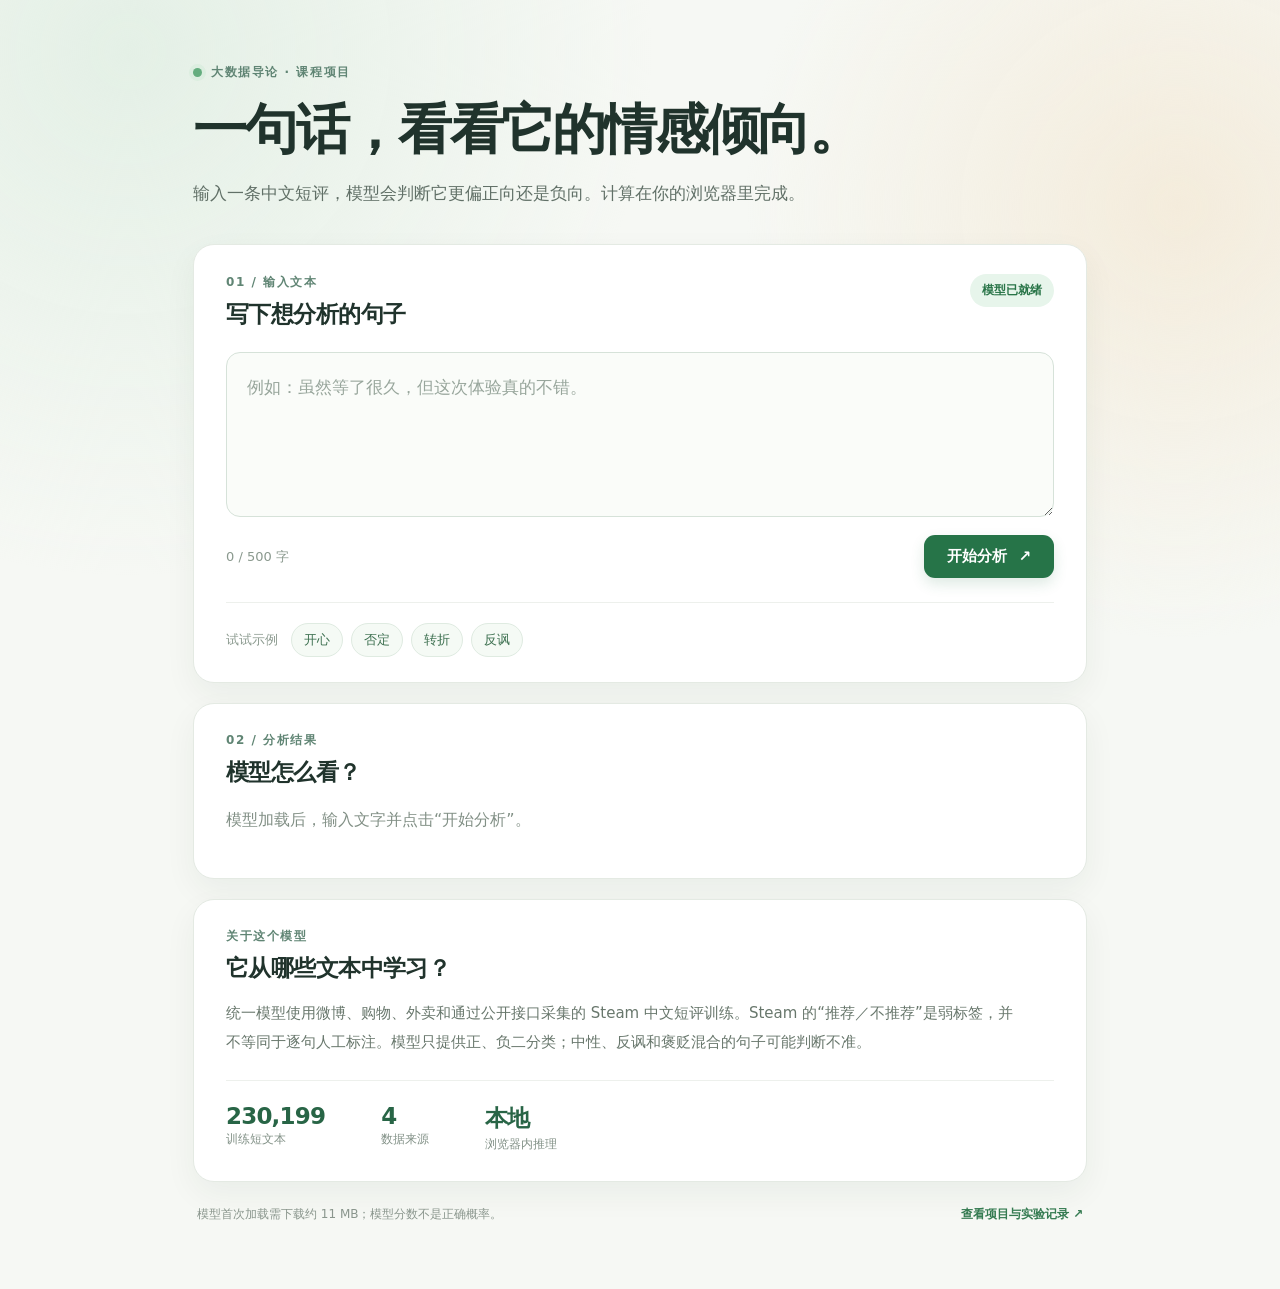
==== docs/index.html @ c8719282 "Publish unified sentiment analyzer as static Pages site" ====
<!doctype html>
<html lang="zh-CN">
<head>
  <meta charset="utf-8">
  <meta name="viewport" content="width=device-width, initial-scale=1">
  <meta name="theme-color" content="#f6f8f4">
  <meta name="description" content="输入中文短评，在浏览器本地体验四来源情感识别模型。">
  <title>中文短文本情感分析器</title>
  <link rel="stylesheet" href="./style.css">
  <script src="./app.js" defer></script>
</head>
<body>
  <main class="shell">
    <header class="header">
      <div class="eyebrow"><span class="eyebrow-dot"></span> 大数据导论 · 课程项目</div>
      <h1>一句话，看看它的情感倾向。</h1>
      <p class="intro">输入一条中文短评，模型会判断它更偏正向还是负向。计算在你的浏览器里完成。</p>
    </header>

    <section class="workspace" aria-labelledby="input-title">
      <div class="section-head">
        <div>
          <div class="step">01 / 输入文本</div>
          <h2 id="input-title">写下想分析的句子</h2>
        </div>
        <span id="load-status" class="status" role="status" aria-live="polite">正在加载模型…</span>
      </div>
      <label class="sr-only" for="text-input">待分析的中文短评</label>
      <textarea id="text-input" maxlength="500" placeholder="例如：虽然等了很久，但这次体验真的不错。"></textarea>
      <div class="input-bottom">
        <span id="char-count">0 / 500 字</span>
        <button id="analyze" type="button" disabled>开始分析 <span aria-hidden="true">↗</span></button>
      </div>
      <div class="examples" aria-label="示例句子">
        <span>试试示例</span>
        <button type="button" data-example="今天终于完成任务，特别开心。">开心</button>
        <button type="button" data-example="我一点也不喜欢这个游戏。">否定</button>
        <button type="button" data-example="游戏是好游戏，但是联机一直掉线。">转折</button>
        <button type="button" data-example="等了三个小时，服务可真好。">反讽</button>
      </div>
    </section>

    <section class="result-panel" aria-labelledby="result-title">
      <div class="step">02 / 分析结果</div>
      <h2 id="result-title">模型怎么看？</h2>
      <div id="result" class="result-placeholder" role="status" aria-live="polite">模型加载后，输入文字并点击“开始分析”。</div>
    </section>

    <section class="details" aria-labelledby="details-title">
      <div class="step">关于这个模型</div>
      <h2 id="details-title">它从哪些文本中学习？</h2>
      <p>统一模型使用微博、购物、外卖和通过公开接口采集的 Steam 中文短评训练。Steam 的“推荐／不推荐”是弱标签，并不等同于逐句人工标注。模型只提供正、负二分类；中性、反讽和褒贬混合的句子可能判断不准。</p>
      <div class="facts">
        <div><strong>230,199</strong><span>训练短文本</span></div>
        <div><strong>4</strong><span>数据来源</span></div>
        <div><strong>本地</strong><span>浏览器内推理</span></div>
      </div>
    </section>

    <footer>
      <span>模型首次加载需下载约 11 MB；模型分数不是正确概率。</span>
      <a href="https://github.com/TheGreatPeter122/sentiment_project" target="_blank" rel="noopener noreferrer">查看项目与实验记录 <span aria-hidden="true">↗</span></a>
    </footer>
  </main>
</body>
</html>
---- docs/style.css ----
:root{color-scheme:light;font-family:Inter,"Microsoft YaHei",system-ui,sans-serif;color:#20332c;background:#f6f8f4}
*{box-sizing:border-box}body{margin:0;background:radial-gradient(circle at 10% 4%,#e4f0e6 0,transparent 31%),radial-gradient(circle at 92% 16%,#f4ecdc 0,transparent 27%),#f6f8f4;min-height:100vh}
.shell{max-width:950px;margin:auto;padding:64px 28px 42px}.header{margin-bottom:36px}.eyebrow,.step{font-size:12px;font-weight:800;letter-spacing:.13em;text-transform:uppercase;color:#608574}.eyebrow{display:flex;align-items:center;gap:9px;margin-bottom:18px}.eyebrow-dot{width:9px;height:9px;border-radius:50%;background:#64ad7e;box-shadow:0 0 0 4px #dceee0}h1{font-size:clamp(34px,5vw,54px);line-height:1.16;letter-spacing:-.05em;margin:0 0 16px;max-width:800px}h2{font-size:23px;letter-spacing:-.025em;margin:8px 0 0}.intro{max-width:620px;font-size:17px;line-height:1.8;color:#617067;margin:0}.workspace,.result-panel,.details{background:#fff;border:1px solid #e4eae3;border-radius:21px;box-shadow:0 12px 32px rgba(27,58,38,.055)}.workspace{padding:29px 32px 25px}.section-head{display:flex;align-items:start;justify-content:space-between;gap:15px;margin-bottom:22px}.status{border-radius:100px;background:#f0f5ed;color:#547a61;font-size:12px;font-weight:700;padding:8px 12px;white-space:nowrap}.status.ready{background:#e7f5eb;color:#287447}.status.error{background:#fff1eb;color:#a34f34}textarea{width:100%;min-height:165px;padding:19px 20px;border:1px solid #d6e2d9;border-radius:14px;background:#fafcf9;resize:vertical;font-family:inherit;font-size:17px;line-height:1.8;color:#243a2e;outline:none;transition:border-color .2s,box-shadow .2s}textarea:focus{border-color:#55a675;box-shadow:0 0 0 4px #e4f3e8}textarea::placeholder{color:#98a69c}.input-bottom{display:flex;align-items:center;justify-content:space-between;margin-top:14px;color:#8a998e;font-size:13px}#analyze{border:0;border-radius:11px;background:#267448;color:white;padding:12px 23px;font-family:inherit;font-size:15px;font-weight:700;cursor:pointer;box-shadow:0 6px 14px #26744827}#analyze:hover:not(:disabled){background:#195d37}#analyze:disabled{background:#aac6b4;cursor:wait;box-shadow:none}#analyze span{padding-left:6px}.examples{display:flex;flex-wrap:wrap;gap:8px;align-items:center;border-top:1px solid #edf0ec;margin-top:24px;padding-top:20px;font-size:13px;color:#8b9a8f}.examples span{margin-right:5px}.examples button{border:1px solid #dfebe1;background:#f5faf5;color:#3d7050;border-radius:100px;padding:7px 12px;cursor:pointer;font:inherit}.examples button:hover{background:#e8f4ea}.result-panel{padding:28px 32px;margin-top:20px;min-height:176px}.result-placeholder{color:#829086;margin-top:22px}.result-card{display:flex;justify-content:space-between;align-items:center;gap:18px;margin-top:19px;border-radius:13px;padding:22px;background:#eef8f0}.result-card.negative{background:#fff4ee}.result-label{font-size:29px;line-height:1.3;font-weight:800}.result-card.positive .result-label{color:#206f42}.result-card.negative .result-label{color:#a05234}.result-detail{font-size:13px;line-height:1.6;color:#6c796e;margin-top:6px}.score{font:700 15px ui-monospace,Consolas,monospace;color:#62766a;white-space:nowrap}.details{padding:28px 32px;margin-top:20px}.details p{font-size:15px;line-height:1.9;color:#68776c;max-width:800px}.facts{display:flex;gap:56px;border-top:1px solid #edf0ec;padding-top:22px;margin-top:24px}.facts div{display:flex;flex-direction:column;gap:2px}.facts strong{font-size:23px;letter-spacing:-.035em;color:#286546}.facts span{font-size:12px;color:#829187}footer{display:flex;justify-content:space-between;gap:18px;flex-wrap:wrap;padding:24px 4px;font-size:12px;color:#8a968d}footer a{color:#357b51;text-decoration:none;font-weight:700}footer a:hover{text-decoration:underline}.sr-only{position:absolute;width:1px;height:1px;padding:0;margin:-1px;overflow:hidden;clip:rect(0,0,0,0);white-space:nowrap;border:0}
@media(max-width:660px){.shell{padding:37px 16px}.workspace,.result-panel,.details{padding:23px 20px;border-radius:17px}.section-head{flex-direction:column}.facts{gap:25px;flex-wrap:wrap}.result-card{align-items:flex-start;flex-direction:column}h1{letter-spacing:-.04em}}
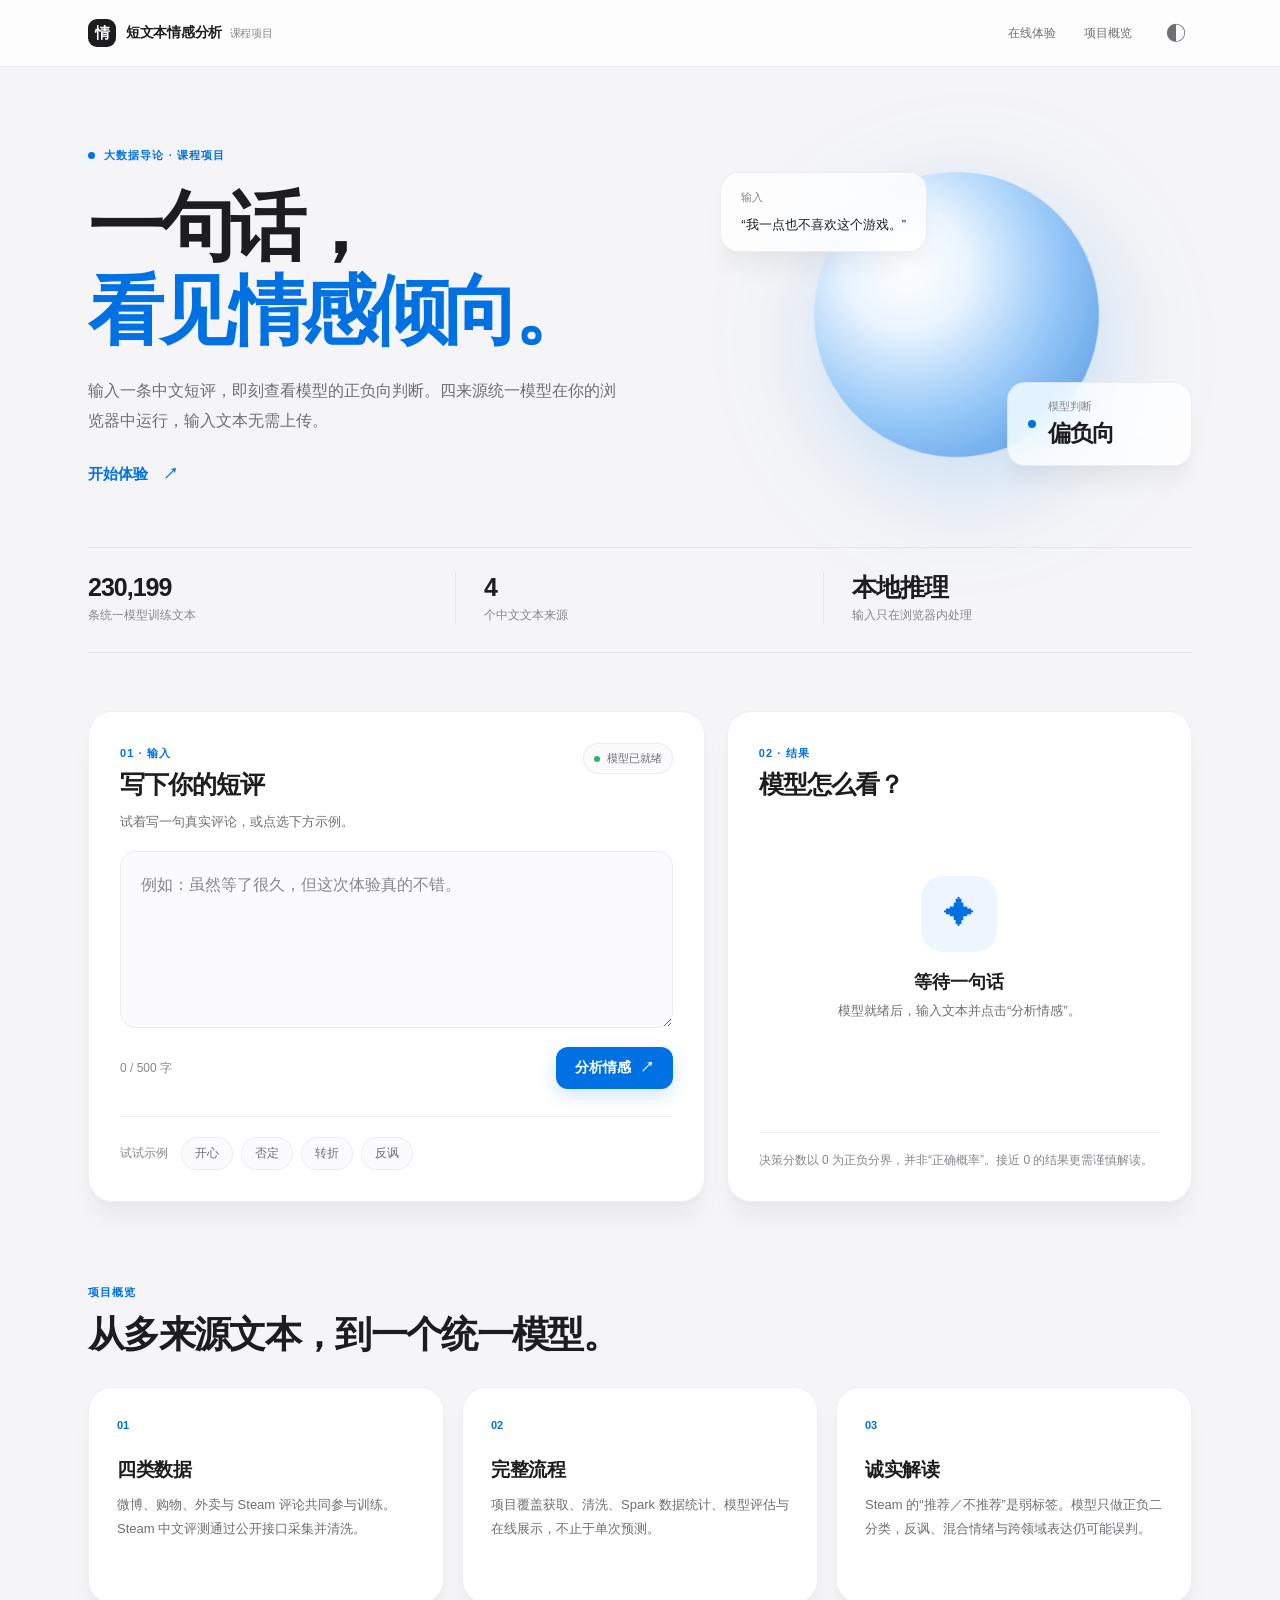
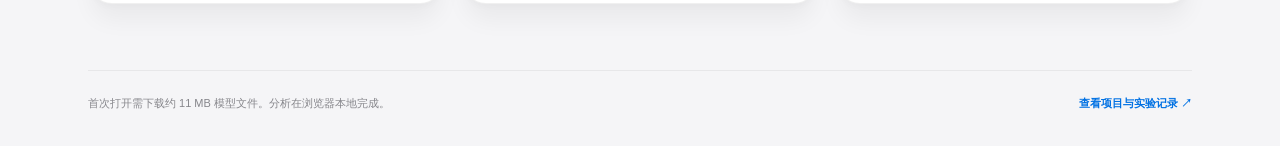
==== commit 5a41c0e3: "Redesign sentiment analyzer page" ====
--- a/docs/index.html
+++ b/docs/index.html
@@ -3,62 +3,98 @@
 <head>
   <meta charset="utf-8">
   <meta name="viewport" content="width=device-width, initial-scale=1">
-  <meta name="theme-color" content="#f6f8f4">
-  <meta name="description" content="输入中文短评，在浏览器本地体验四来源情感识别模型。">
-  <title>中文短文本情感分析器</title>
+  <meta name="theme-color" content="#f5f5f7">
+  <meta name="description" content="现场输入中文短评，在浏览器本地体验四来源统一情感识别模型。">
+  <title>中文短文本情感分析器 · 大数据导论</title>
+  <link rel="icon" href="./favicon.svg" type="image/svg+xml">
+  <script>
+    try {
+      const saved = localStorage.getItem('sentiment-theme');
+      document.documentElement.dataset.theme = saved || (matchMedia('(prefers-color-scheme: dark)').matches ? 'dark' : 'light');
+    } catch (_) { document.documentElement.dataset.theme = 'light'; }
+  </script>
   <link rel="stylesheet" href="./style.css">
+  <script src="./face-photo.js" defer></script>
+  <script src="./face.js" defer></script>
   <script src="./app.js" defer></script>
 </head>
 <body>
-  <main class="shell">
-    <header class="header">
-      <div class="eyebrow"><span class="eyebrow-dot"></span> 大数据导论 · 课程项目</div>
-      <h1>一句话，看看它的情感倾向。</h1>
-      <p class="intro">输入一条中文短评，模型会判断它更偏正向还是负向。计算在你的浏览器里完成。</p>
-    </header>
+  <header class="site-nav">
+    <div class="nav-inner">
+      <a class="brand" href="#top" aria-label="返回页面顶部">
+        <span class="brand-mark" aria-hidden="true">情</span>
+        <span>短文本情感分析 <small>课程项目</small></span>
+      </a>
+      <nav class="nav-links" aria-label="页面导航">
+        <a href="#analyzer">在线体验</a>
+        <a href="#about">项目概览</a>
+      </nav>
+      <button id="theme-toggle" class="theme-toggle" type="button" aria-label="切换深色模式" aria-pressed="false"><span aria-hidden="true">◐</span></button>
+    </div>
+  </header>
 
-    <section class="workspace" aria-labelledby="input-title">
-      <div class="section-head">
-        <div>
-          <div class="step">01 / 输入文本</div>
-          <h2 id="input-title">写下想分析的句子</h2>
-        </div>
-        <span id="load-status" class="status" role="status" aria-live="polite">正在加载模型…</span>
+  <main id="top" class="shell">
+    <section class="hero" aria-labelledby="hero-title">
+      <div class="hero-copy">
+        <span class="eyebrow"><span class="eyebrow-dot" aria-hidden="true"></span> 大数据导论 · 课程项目</span>
+        <h1 id="hero-title">一句话，<br><span>看见情感倾向。</span></h1>
+        <p>输入一条中文短评，即刻查看模型的正负向判断。四来源统一模型在你的浏览器中运行，输入文本无需上传。</p>
+        <a class="hero-link" href="#analyzer">开始体验 <span aria-hidden="true">↗</span></a>
       </div>
-      <label class="sr-only" for="text-input">待分析的中文短评</label>
-      <textarea id="text-input" maxlength="500" placeholder="例如：虽然等了很久，但这次体验真的不错。"></textarea>
-      <div class="input-bottom">
-        <span id="char-count">0 / 500 字</span>
-        <button id="analyze" type="button" disabled>开始分析 <span aria-hidden="true">↗</span></button>
-      </div>
-      <div class="examples" aria-label="示例句子">
-        <span>试试示例</span>
-        <button type="button" data-example="今天终于完成任务，特别开心。">开心</button>
-        <button type="button" data-example="我一点也不喜欢这个游戏。">否定</button>
-        <button type="button" data-example="游戏是好游戏，但是联机一直掉线。">转折</button>
-        <button type="button" data-example="等了三个小时，服务可真好。">反讽</button>
+      <div class="hero-art" aria-hidden="true">
+        <div class="hero-orb"></div>
+        <div class="floating-card sample-in"><small>输入</small><span>“我一点也不喜欢这个游戏。”</span></div>
+        <div class="floating-card sample-out"><span class="signal-dot"></span><small>模型判断</small><strong>偏负向</strong></div>
       </div>
     </section>
 
-    <section class="result-panel" aria-labelledby="result-title">
-      <div class="step">02 / 分析结果</div>
-      <h2 id="result-title">模型怎么看？</h2>
-      <div id="result" class="result-placeholder" role="status" aria-live="polite">模型加载后，输入文字并点击“开始分析”。</div>
+    <section class="highlights" aria-label="项目数据">
+      <div><strong>230,199</strong><span>条统一模型训练文本</span></div>
+      <div><strong>4</strong><span>个中文文本来源</span></div>
+      <div><strong>本地推理</strong><span>输入只在浏览器内处理</span></div>
     </section>
 
-    <section class="details" aria-labelledby="details-title">
-      <div class="step">关于这个模型</div>
-      <h2 id="details-title">它从哪些文本中学习？</h2>
-      <p>统一模型使用微博、购物、外卖和通过公开接口采集的 Steam 中文短评训练。Steam 的“推荐／不推荐”是弱标签，并不等同于逐句人工标注。模型只提供正、负二分类；中性、反讽和褒贬混合的句子可能判断不准。</p>
-      <div class="facts">
-        <div><strong>230,199</strong><span>训练短文本</span></div>
-        <div><strong>4</strong><span>数据来源</span></div>
-        <div><strong>本地</strong><span>浏览器内推理</span></div>
+    <div id="analyzer" class="analyzer-grid">
+      <section class="surface workspace" aria-labelledby="input-title">
+        <div class="panel-heading">
+          <div><span class="step">01 · 输入</span><h2 id="input-title">写下你的短评</h2></div>
+          <span id="load-status" class="status" role="status" aria-live="polite">正在加载模型…</span>
+        </div>
+        <p class="panel-intro">试着写一句真实评论，或点选下方示例。</p>
+        <label class="sr-only" for="text-input">待分析的中文短评</label>
+        <textarea id="text-input" maxlength="500" placeholder="例如：虽然等了很久，但这次体验真的不错。"></textarea>
+        <div class="input-bottom"><span id="char-count">0 / 500 字</span><button id="analyze" class="primary-button" type="button" disabled>分析情感 <span aria-hidden="true">↗</span></button></div>
+        <div class="examples" aria-label="示例句子">
+          <span>试试示例</span>
+          <button type="button" data-example="今天终于完成任务，特别开心。">开心</button>
+          <button type="button" data-example="我一点也不喜欢这个游戏。">否定</button>
+          <button type="button" data-example="游戏是好游戏，但是联机一直掉线。">转折</button>
+          <button type="button" data-example="等了三个小时，服务可真好。">反讽</button>
+        </div>
+      </section>
+
+      <section class="surface result-panel" aria-labelledby="result-title">
+        <div class="panel-heading"><div><span class="step">02 · 结果</span><h2 id="result-title">模型怎么看？</h2></div></div>
+        <div id="result" class="result-placeholder" role="status" aria-live="polite">
+          <div class="empty-icon" aria-hidden="true">✦</div>
+          <strong>等待一句话</strong>
+          <span>模型就绪后，输入文本并点击“分析情感”。</span>
+        </div>
+        <p class="result-note">决策分数以 0 为正负分界，并非“正确概率”。接近 0 的结果更需谨慎解读。</p>
+      </section>
+    </div>
+
+    <section id="about" class="about-section" aria-labelledby="about-title">
+      <div class="about-heading"><span class="step">项目概览</span><h2 id="about-title">从多来源文本，到一个统一模型。</h2></div>
+      <div class="about-grid">
+        <article class="about-card"><span class="about-index">01</span><h3>四类数据</h3><p>微博、购物、外卖与 Steam 评论共同参与训练。Steam 中文评测通过公开接口采集并清洗。</p></article>
+        <article class="about-card"><span class="about-index">02</span><h3>完整流程</h3><p>项目覆盖获取、清洗、Spark 数据统计、模型评估与在线展示，不止于单次预测。</p></article>
+        <article class="about-card"><span class="about-index">03</span><h3>诚实解读</h3><p>Steam 的“推荐／不推荐”是弱标签。模型只做正负二分类，反讽、混合情绪与跨领域表达仍可能误判。</p></article>
       </div>
     </section>
 
-    <footer>
-      <span>模型首次加载需下载约 11 MB；模型分数不是正确概率。</span>
+    <footer class="footer">
+      <span>首次打开需下载约 11 MB 模型文件。分析在浏览器本地完成。</span>
       <a href="https://github.com/TheGreatPeter122/sentiment_project" target="_blank" rel="noopener noreferrer">查看项目与实验记录 <span aria-hidden="true">↗</span></a>
     </footer>
   </main>
--- a/docs/style.css
+++ b/docs/style.css
@@ -1,4 +1,12 @@
-:root{color-scheme:light;font-family:Inter,"Microsoft YaHei",system-ui,sans-serif;color:#20332c;background:#f6f8f4}
-*{box-sizing:border-box}body{margin:0;background:radial-gradient(circle at 10% 4%,#e4f0e6 0,transparent 31%),radial-gradient(circle at 92% 16%,#f4ecdc 0,transparent 27%),#f6f8f4;min-height:100vh}
-.shell{max-width:950px;margin:auto;padding:64px 28px 42px}.header{margin-bottom:36px}.eyebrow,.step{font-size:12px;font-weight:800;letter-spacing:.13em;text-transform:uppercase;color:#608574}.eyebrow{display:flex;align-items:center;gap:9px;margin-bottom:18px}.eyebrow-dot{width:9px;height:9px;border-radius:50%;background:#64ad7e;box-shadow:0 0 0 4px #dceee0}h1{font-size:clamp(34px,5vw,54px);line-height:1.16;letter-spacing:-.05em;margin:0 0 16px;max-width:800px}h2{font-size:23px;letter-spacing:-.025em;margin:8px 0 0}.intro{max-width:620px;font-size:17px;line-height:1.8;color:#617067;margin:0}.workspace,.result-panel,.details{background:#fff;border:1px solid #e4eae3;border-radius:21px;box-shadow:0 12px 32px rgba(27,58,38,.055)}.workspace{padding:29px 32px 25px}.section-head{display:flex;align-items:start;justify-content:space-between;gap:15px;margin-bottom:22px}.status{border-radius:100px;background:#f0f5ed;color:#547a61;font-size:12px;font-weight:700;padding:8px 12px;white-space:nowrap}.status.ready{background:#e7f5eb;color:#287447}.status.error{background:#fff1eb;color:#a34f34}textarea{width:100%;min-height:165px;padding:19px 20px;border:1px solid #d6e2d9;border-radius:14px;background:#fafcf9;resize:vertical;font-family:inherit;font-size:17px;line-height:1.8;color:#243a2e;outline:none;transition:border-color .2s,box-shadow .2s}textarea:focus{border-color:#55a675;box-shadow:0 0 0 4px #e4f3e8}textarea::placeholder{color:#98a69c}.input-bottom{display:flex;align-items:center;justify-content:space-between;margin-top:14px;color:#8a998e;font-size:13px}#analyze{border:0;border-radius:11px;background:#267448;color:white;padding:12px 23px;font-family:inherit;font-size:15px;font-weight:700;cursor:pointer;box-shadow:0 6px 14px #26744827}#analyze:hover:not(:disabled){background:#195d37}#analyze:disabled{background:#aac6b4;cursor:wait;box-shadow:none}#analyze span{padding-left:6px}.examples{display:flex;flex-wrap:wrap;gap:8px;align-items:center;border-top:1px solid #edf0ec;margin-top:24px;padding-top:20px;font-size:13px;color:#8b9a8f}.examples span{margin-right:5px}.examples button{border:1px solid #dfebe1;background:#f5faf5;color:#3d7050;border-radius:100px;padding:7px 12px;cursor:pointer;font:inherit}.examples button:hover{background:#e8f4ea}.result-panel{padding:28px 32px;margin-top:20px;min-height:176px}.result-placeholder{color:#829086;margin-top:22px}.result-card{display:flex;justify-content:space-between;align-items:center;gap:18px;margin-top:19px;border-radius:13px;padding:22px;background:#eef8f0}.result-card.negative{background:#fff4ee}.result-label{font-size:29px;line-height:1.3;font-weight:800}.result-card.positive .result-label{color:#206f42}.result-card.negative .result-label{color:#a05234}.result-detail{font-size:13px;line-height:1.6;color:#6c796e;margin-top:6px}.score{font:700 15px ui-monospace,Consolas,monospace;color:#62766a;white-space:nowrap}.details{padding:28px 32px;margin-top:20px}.details p{font-size:15px;line-height:1.9;color:#68776c;max-width:800px}.facts{display:flex;gap:56px;border-top:1px solid #edf0ec;padding-top:22px;margin-top:24px}.facts div{display:flex;flex-direction:column;gap:2px}.facts strong{font-size:23px;letter-spacing:-.035em;color:#286546}.facts span{font-size:12px;color:#829187}footer{display:flex;justify-content:space-between;gap:18px;flex-wrap:wrap;padding:24px 4px;font-size:12px;color:#8a968d}footer a{color:#357b51;text-decoration:none;font-weight:700}footer a:hover{text-decoration:underline}.sr-only{position:absolute;width:1px;height:1px;padding:0;margin:-1px;overflow:hidden;clip:rect(0,0,0,0);white-space:nowrap;border:0}
-@media(max-width:660px){.shell{padding:37px 16px}.workspace,.result-panel,.details{padding:23px 20px;border-radius:17px}.section-head{flex-direction:column}.facts{gap:25px;flex-wrap:wrap}.result-card{align-items:flex-start;flex-direction:column}h1{letter-spacing:-.04em}}
+:root{color-scheme:light;--bg:#f5f5f7;--surface:#fff;--surface-soft:#fbfbfd;--text:#1d1d1f;--secondary:#6e6e73;--tertiary:#86868b;--line:rgba(0,0,0,.06);--blue:#0071e3;--blue-hover:#0077ed;--tint:#edf5ff;--nav:rgba(255,255,255,.8);--shadow:0 4px 6px -1px rgba(0,0,0,.02),0 20px 25px -5px rgba(0,0,0,.05);font-family:-apple-system,BlinkMacSystemFont,"SF Pro Display","SF Pro Text","Segoe UI",Roboto,"Microsoft YaHei",sans-serif}
+:root[data-theme=dark]{color-scheme:dark;--bg:#09090b;--surface:#161617;--surface-soft:#202023;--text:#f5f5f7;--secondary:#a1a1a6;--tertiary:#88888f;--line:rgba(255,255,255,.1);--blue:#2997ff;--blue-hover:#4ba8ff;--tint:#12243a;--nav:rgba(22,22,23,.78);--shadow:0 12px 32px rgba(0,0,0,.25)}
+*{box-sizing:border-box}html{scroll-behavior:smooth}body{margin:0;min-height:100vh;background:var(--bg);color:var(--text);font-feature-settings:"cv02","cv03","cv04","cv11";-webkit-font-smoothing:antialiased}button,textarea{font:inherit}button,a{-webkit-tap-highlight-color:transparent}a{color:inherit}button{cursor:pointer}button:focus-visible,a:focus-visible,textarea:focus-visible{outline:3px solid var(--blue);outline-offset:3px}::selection{background:var(--blue);color:#fff}
+.site-nav{position:sticky;top:0;z-index:20;background:var(--nav);border-bottom:1px solid var(--line);backdrop-filter:blur(20px) saturate(180%);-webkit-backdrop-filter:blur(20px) saturate(180%)}.nav-inner{height:66px;max-width:1160px;margin:auto;padding:0 28px;display:flex;align-items:center;gap:28px}.brand{display:inline-flex;align-items:center;gap:10px;font-size:14px;font-weight:650;letter-spacing:-.02em;text-decoration:none;white-space:nowrap}.brand small{color:var(--tertiary);font-size:11px;font-weight:500;margin-left:4px}.brand-mark{display:grid;place-items:center;width:28px;height:28px;border-radius:9px;background:var(--text);color:var(--surface);font-size:15px;font-weight:700}.nav-links{margin-left:auto;display:flex;align-items:center;gap:28px}.nav-links a{font-size:12px;color:var(--secondary);text-decoration:none;transition:color .25s}.nav-links a:hover{color:var(--text)}.theme-toggle{height:32px;width:32px;display:grid;place-items:center;border:0;border-radius:50%;background:transparent;color:var(--secondary);font-size:20px;transition:background .25s,color .25s,transform .25s cubic-bezier(.16,1,.3,1)}.theme-toggle:hover{background:var(--line);color:var(--text);transform:translateY(-2px)}.theme-toggle:active{transform:scale(.97)}
+.shell{max-width:1160px;margin:auto;padding:0 28px}.hero{min-height:480px;display:grid;grid-template-columns:1.12fr .88fr;align-items:center;gap:32px;position:relative;padding:65px 0 50px}.hero-copy{position:relative;z-index:2}.eyebrow,.step{display:inline-flex;align-items:center;gap:9px;color:var(--blue);font-size:11px;font-weight:700;letter-spacing:.1em}.eyebrow-dot{width:7px;height:7px;border-radius:50%;background:var(--blue);box-shadow:0 0 0 4px var(--tint)}h1{font-size:clamp(45px,6vw,76px);letter-spacing:-.065em;line-height:1.11;font-weight:700;margin:22px 0 23px}h1 span{color:var(--blue)}.hero p{max-width:540px;margin:0;color:var(--secondary);font-size:16px;line-height:1.85}.hero-link{display:inline-flex;gap:15px;align-items:center;margin-top:30px;color:var(--blue);font-size:15px;font-weight:650;text-decoration:none;transition:gap .3s cubic-bezier(.16,1,.3,1)}.hero-link:hover{gap:22px}.hero-art{height:350px;position:relative;display:grid;place-items:center}.hero-orb{width:285px;height:285px;border-radius:50%;background:radial-gradient(circle at 37% 30%,#fff 0,#e9f4ff 23%,#97c8f8 56%,#458fdb 100%);filter:drop-shadow(0 30px 55px rgba(0,113,227,.2));transform:rotate(-14deg)}:root[data-theme=dark] .hero-orb{background:radial-gradient(circle at 37% 30%,#82bfff 0,#2463a3 42%,#133455 75%,#0b2035 100%);filter:drop-shadow(0 30px 55px rgba(41,151,255,.15))}.floating-card{position:absolute;background:var(--nav);border:1px solid var(--line);border-radius:18px;box-shadow:var(--shadow);backdrop-filter:blur(20px) saturate(180%);-webkit-backdrop-filter:blur(20px) saturate(180%);color:var(--text)}.floating-card small{font-size:11px;color:var(--tertiary)}.sample-in{left:0;top:32px;padding:17px 20px;max-width:255px;display:grid;gap:11px;font-size:13px}.sample-out{right:0;bottom:24px;min-width:185px;padding:16px 20px;display:grid;grid-template-columns:10px 1fr;gap:4px 10px;align-items:center}.sample-out strong{grid-column:2;font-size:23px;letter-spacing:-.04em}.signal-dot{width:8px;height:8px;border-radius:50%;background:var(--blue);grid-row:1/3}
+.highlights{display:grid;grid-template-columns:repeat(3,1fr);border-top:1px solid var(--line);border-bottom:1px solid var(--line);padding:24px 0 28px;margin-bottom:58px}.highlights div{display:grid;gap:5px;padding:0 28px;border-right:1px solid var(--line)}.highlights div:first-child{padding-left:0}.highlights div:last-child{border:0}.highlights strong{font-size:25px;line-height:1.2;letter-spacing:-.04em}.highlights span{font-size:12px;color:var(--tertiary)}
+.analyzer-grid{display:grid;grid-template-columns:1.14fr .86fr;gap:22px;scroll-margin-top:93px}.surface,.about-card{background:var(--surface);border:1px solid var(--line);border-radius:24px;box-shadow:var(--shadow)}.workspace,.result-panel{min-width:0;padding:31px}.panel-heading{display:flex;align-items:flex-start;justify-content:space-between;gap:14px}.panel-heading h2{font-size:25px;letter-spacing:-.04em;margin:8px 0 0;line-height:1.25}.panel-intro{font-size:13px;color:var(--secondary);margin:13px 0 20px}.status{display:inline-flex;align-items:center;gap:7px;white-space:nowrap;border-radius:100px;background:var(--surface-soft);border:1px solid var(--line);color:var(--secondary);font-size:11px;padding:7px 10px}.status:before{content:"";width:6px;height:6px;background:var(--tertiary);border-radius:50%}.status.ready:before{background:#30b765}.status.error:before{background:#e66a59}textarea{width:100%;min-height:177px;resize:vertical;border-radius:16px;border:1px solid var(--line);background:var(--surface-soft);padding:19px 20px;color:var(--text);font-size:16px;line-height:1.75;outline:0;transition:border-color .3s cubic-bezier(.16,1,.3,1),box-shadow .3s cubic-bezier(.16,1,.3,1)}textarea::placeholder{color:var(--tertiary)}textarea:focus{border-color:var(--blue);box-shadow:0 0 0 4px var(--tint)}.input-bottom{display:flex;align-items:center;justify-content:space-between;gap:16px;margin-top:15px;color:var(--tertiary);font-size:12px}.primary-button{border:0;border-radius:12px;background:var(--blue);color:#fff;padding:12px 19px;font-size:14px;font-weight:650;box-shadow:0 6px 18px rgba(0,113,227,.18);transition:background .3s,transform .3s cubic-bezier(.16,1,.3,1),box-shadow .3s}.primary-button:hover:not(:disabled){background:var(--blue-hover);transform:translateY(-2px);box-shadow:0 10px 20px rgba(0,113,227,.22)}.primary-button:active:not(:disabled){transform:scale(.97)}.primary-button:disabled{opacity:.48;cursor:wait;box-shadow:none}.primary-button span{margin-left:5px}.examples{display:flex;align-items:center;flex-wrap:wrap;gap:8px;margin-top:27px;padding-top:20px;border-top:1px solid var(--line)}.examples>span{margin-right:5px;color:var(--tertiary);font-size:12px}.examples button{border:1px solid var(--line);background:var(--surface-soft);color:var(--secondary);border-radius:100px;padding:7px 13px;font-size:12px;transition:transform .3s cubic-bezier(.16,1,.3,1),background .3s,color .3s}.examples button:hover{background:var(--tint);color:var(--blue);transform:translateY(-2px)}.examples button:active{transform:scale(.97)}
+.result-panel{display:flex;flex-direction:column}.result-placeholder{min-height:295px;display:flex;flex-direction:column;align-items:center;justify-content:center;text-align:center;gap:8px;color:var(--secondary);font-size:13px}.result-placeholder strong{font-size:18px;color:var(--text)}.empty-icon{width:76px;height:76px;border-radius:22px;display:grid;place-items:center;background:var(--tint);color:var(--blue);font-size:31px;margin-bottom:10px}.result-note{border-top:1px solid var(--line);padding-top:17px;margin:auto 0 0;color:var(--tertiary);font-size:12px;line-height:1.7}.result-card{margin-top:22px;border-radius:18px;padding:22px;background:var(--tint);display:flex;justify-content:space-between;gap:15px;align-items:center}.result-card.negative{background:var(--surface-soft)}.result-kicker{color:var(--tertiary);font-size:11px;letter-spacing:.08em}.result-label{font-size:27px;line-height:1.3;font-weight:700;letter-spacing:-.04em;margin-top:5px;color:var(--blue)}.result-card.negative .result-label{color:var(--text)}.result-detail{font-size:12px;line-height:1.65;color:var(--secondary);margin-top:7px}.score{flex:0 0 auto;font:600 13px ui-monospace,SFMono-Regular,Consolas,monospace;color:var(--secondary);white-space:nowrap}.uncertain-note{margin-top:12px;color:var(--secondary);font-size:12px;line-height:1.6}.result-face{margin:18px auto 12px;display:flex;justify-content:center}.face-wrap{display:flex;flex-direction:column;align-items:center;gap:8px}.face-stage{display:flex;align-items:center;justify-content:center;padding:8px;background:var(--surface-soft);border:1px solid var(--line);border-radius:20px}.face-caption{display:flex;justify-content:center}.face-score{font:600 12px ui-monospace,Consolas,monospace;color:var(--secondary);background:var(--surface-soft);border-radius:100px;padding:4px 12px}.face-svg{width:160px;height:160px;display:block}.face-head{transition:stroke .3s}
+.about-section{padding:80px 0 30px;scroll-margin-top:90px}.about-heading h2{font-size:clamp(27px,3vw,37px);letter-spacing:-.045em;line-height:1.25;margin:12px 0 28px}.about-grid{display:grid;grid-template-columns:repeat(3,1fr);gap:18px}.about-card{padding:27px 28px;min-height:217px;transition:transform .3s cubic-bezier(.16,1,.3,1),box-shadow .3s cubic-bezier(.16,1,.3,1)}.about-card:hover{transform:translateY(-2px);box-shadow:0 8px 28px rgba(0,0,0,.08)}.about-index{font-size:11px;color:var(--blue);font-weight:700}.about-card h3{font-size:19px;letter-spacing:-.025em;margin:24px 0 10px}.about-card p{color:var(--secondary);font-size:13px;line-height:1.85;margin:0}.footer{display:flex;justify-content:space-between;gap:18px;border-top:1px solid var(--line);margin-top:36px;padding:24px 0 34px;color:var(--tertiary);font-size:11px;line-height:1.6}.footer a{color:var(--blue);font-weight:600;text-decoration:none}.footer a:hover{text-decoration:underline}.sr-only{position:absolute;width:1px;height:1px;padding:0;margin:-1px;overflow:hidden;clip:rect(0,0,0,0);white-space:nowrap;border:0}
+@media(max-width:900px){.hero{grid-template-columns:1fr;min-height:0;padding:66px 0 38px}.hero-art{height:230px}.hero-orb{width:210px;height:210px}.sample-in{left:8%;top:0}.sample-out{right:8%;bottom:0}.analyzer-grid{grid-template-columns:1fr}.result-placeholder{min-height:220px}.about-grid{grid-template-columns:1fr 1fr}.about-card:last-child{grid-column:1/-1;min-height:0}}
+@media(max-width:600px){.nav-inner{padding:0 18px;height:58px;gap:10px}.brand{font-size:12px}.brand small{display:none}.nav-links{gap:14px}.nav-links a{font-size:11px}.shell{padding:0 18px}.hero{padding:53px 0 33px}.hero h1{font-size:clamp(43px,11vw,58px)}.hero p{font-size:14px}.hero-art{height:210px}.sample-in{left:0}.sample-out{right:0}.highlights{grid-template-columns:repeat(2,1fr);row-gap:20px;margin-bottom:28px;padding:23px 0}.highlights div{padding:0 12px}.highlights div:first-child{padding:0}.highlights div:nth-child(2){border:0}.highlights div:last-child{grid-column:1/-1;padding:15px 0 0;border-top:1px solid var(--line)}.highlights strong{font-size:21px}.workspace,.result-panel{padding:22px;border-radius:20px}.panel-heading{flex-wrap:wrap}.status{margin-left:0}.result-card{flex-direction:column;align-items:flex-start}.about-section{padding-top:60px}.about-grid{grid-template-columns:1fr}.about-card:last-child{grid-column:auto}.about-card{min-height:0}.footer{flex-direction:column}}
+@media(prefers-reduced-motion:reduce){html{scroll-behavior:auto}*,*::before,*::after{transition-duration:.01ms!important;animation-duration:.01ms!important}}
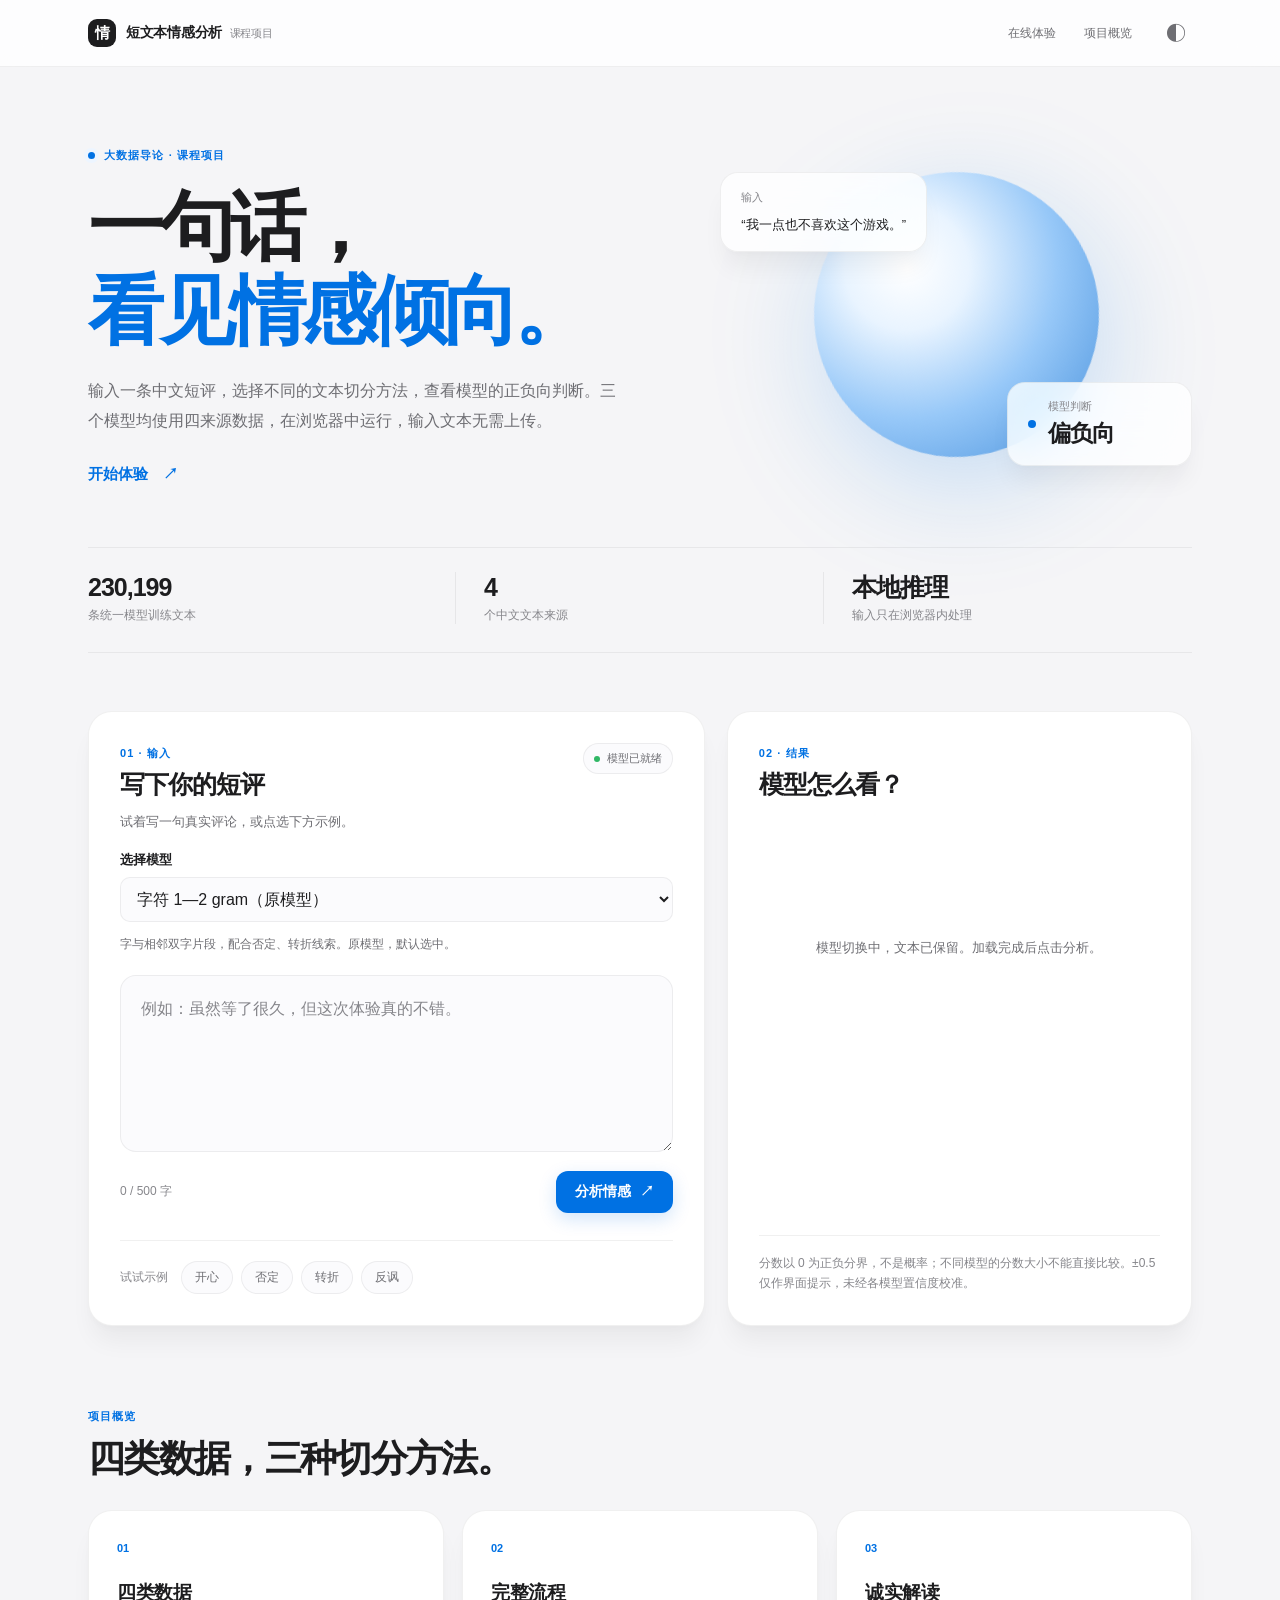
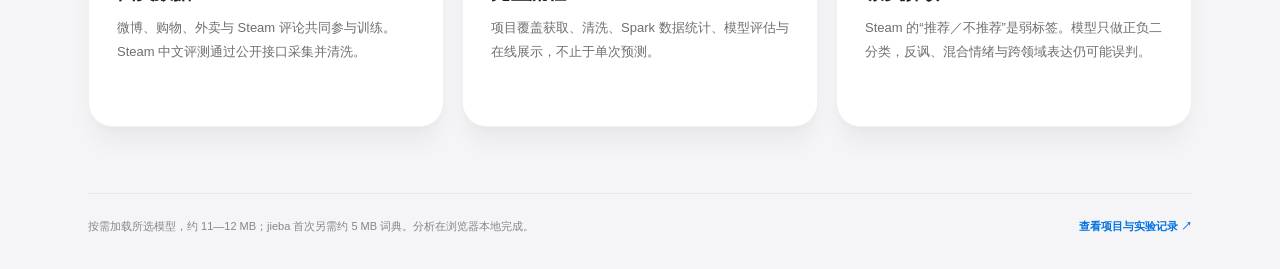
==== commit 25440608: "Add selectable jieba and char4 models with project guides" ====
--- a/docs/index.html
+++ b/docs/index.html
@@ -16,6 +16,7 @@
   <link rel="stylesheet" href="./style.css">
   <script src="./face-photo.js" defer></script>
   <script src="./face.js" defer></script>
+  <script src="./model-catalog.js" defer></script>
   <script src="./app.js" defer></script>
 </head>
 <body>
@@ -38,7 +39,7 @@
       <div class="hero-copy">
         <span class="eyebrow"><span class="eyebrow-dot" aria-hidden="true"></span> 大数据导论 · 课程项目</span>
         <h1 id="hero-title">一句话，<br><span>看见情感倾向。</span></h1>
-        <p>输入一条中文短评，即刻查看模型的正负向判断。四来源统一模型在你的浏览器中运行，输入文本无需上传。</p>
+        <p>输入一条中文短评，选择不同的文本切分方法，查看模型的正负向判断。三个模型均使用四来源数据，在浏览器中运行，输入文本无需上传。</p>
         <a class="hero-link" href="#analyzer">开始体验 <span aria-hidden="true">↗</span></a>
       </div>
       <div class="hero-art" aria-hidden="true">
@@ -61,6 +62,16 @@
           <span id="load-status" class="status" role="status" aria-live="polite">正在加载模型…</span>
         </div>
         <p class="panel-intro">试着写一句真实评论，或点选下方示例。</p>
+        <div class="model-picker">
+          <label for="model-select">选择模型</label>
+          <select id="model-select" aria-describedby="model-description">
+            <option value="char2">字符 1—2 gram（原模型）</option>
+            <option value="jieba">jieba 分词</option>
+            <option value="char4">字符 1—4 gram</option>
+          </select>
+          <p id="model-description"></p>
+          <button id="retry-model" type="button" hidden>重新加载所选模型</button>
+        </div>
         <label class="sr-only" for="text-input">待分析的中文短评</label>
         <textarea id="text-input" maxlength="500" placeholder="例如：虽然等了很久，但这次体验真的不错。"></textarea>
         <div class="input-bottom"><span id="char-count">0 / 500 字</span><button id="analyze" class="primary-button" type="button" disabled>分析情感 <span aria-hidden="true">↗</span></button></div>
@@ -80,12 +91,12 @@
           <strong>等待一句话</strong>
           <span>模型就绪后，输入文本并点击“分析情感”。</span>
         </div>
-        <p class="result-note">决策分数以 0 为正负分界，并非“正确概率”。接近 0 的结果更需谨慎解读。</p>
+        <p class="result-note">分数以 0 为正负分界，不是概率；不同模型的分数大小不能直接比较。±0.5 仅作界面提示，未经各模型置信度校准。</p>
       </section>
     </div>
 
     <section id="about" class="about-section" aria-labelledby="about-title">
-      <div class="about-heading"><span class="step">项目概览</span><h2 id="about-title">从多来源文本，到一个统一模型。</h2></div>
+      <div class="about-heading"><span class="step">项目概览</span><h2 id="about-title">四类数据，三种切分方法。</h2></div>
       <div class="about-grid">
         <article class="about-card"><span class="about-index">01</span><h3>四类数据</h3><p>微博、购物、外卖与 Steam 评论共同参与训练。Steam 中文评测通过公开接口采集并清洗。</p></article>
         <article class="about-card"><span class="about-index">02</span><h3>完整流程</h3><p>项目覆盖获取、清洗、Spark 数据统计、模型评估与在线展示，不止于单次预测。</p></article>
@@ -94,7 +105,7 @@
     </section>
 
     <footer class="footer">
-      <span>首次打开需下载约 11 MB 模型文件。分析在浏览器本地完成。</span>
+      <span>按需加载所选模型，约 11—12 MB；jieba 首次另需约 5 MB 词典。分析在浏览器本地完成。</span>
       <a href="https://github.com/TheGreatPeter122/sentiment_project" target="_blank" rel="noopener noreferrer">查看项目与实验记录 <span aria-hidden="true">↗</span></a>
     </footer>
   </main>
--- a/docs/style.css
+++ b/docs/style.css
@@ -10,3 +10,4 @@
 @media(max-width:900px){.hero{grid-template-columns:1fr;min-height:0;padding:66px 0 38px}.hero-art{height:230px}.hero-orb{width:210px;height:210px}.sample-in{left:8%;top:0}.sample-out{right:8%;bottom:0}.analyzer-grid{grid-template-columns:1fr}.result-placeholder{min-height:220px}.about-grid{grid-template-columns:1fr 1fr}.about-card:last-child{grid-column:1/-1;min-height:0}}
 @media(max-width:600px){.nav-inner{padding:0 18px;height:58px;gap:10px}.brand{font-size:12px}.brand small{display:none}.nav-links{gap:14px}.nav-links a{font-size:11px}.shell{padding:0 18px}.hero{padding:53px 0 33px}.hero h1{font-size:clamp(43px,11vw,58px)}.hero p{font-size:14px}.hero-art{height:210px}.sample-in{left:0}.sample-out{right:0}.highlights{grid-template-columns:repeat(2,1fr);row-gap:20px;margin-bottom:28px;padding:23px 0}.highlights div{padding:0 12px}.highlights div:first-child{padding:0}.highlights div:nth-child(2){border:0}.highlights div:last-child{grid-column:1/-1;padding:15px 0 0;border-top:1px solid var(--line)}.highlights strong{font-size:21px}.workspace,.result-panel{padding:22px;border-radius:20px}.panel-heading{flex-wrap:wrap}.status{margin-left:0}.result-card{flex-direction:column;align-items:flex-start}.about-section{padding-top:60px}.about-grid{grid-template-columns:1fr}.about-card:last-child{grid-column:auto}.about-card{min-height:0}.footer{flex-direction:column}}
 @media(prefers-reduced-motion:reduce){html{scroll-behavior:auto}*,*::before,*::after{transition-duration:.01ms!important;animation-duration:.01ms!important}}
+.model-picker{margin:18px 0 20px}.model-picker label{display:block;font-size:13px;font-weight:600;margin-bottom:8px}.model-picker select{width:100%;padding:12px;border:1px solid var(--line);border-radius:10px;font:inherit;color:var(--text);background:var(--surface-soft)}.model-picker select:focus-visible{outline:3px solid var(--blue);outline-offset:3px}.model-picker p,.token-preview{font-size:12px;line-height:1.7;color:var(--secondary);overflow-wrap:anywhere}.model-picker button{font:inherit;color:var(--blue);background:var(--tint);border:0;border-radius:8px;padding:8px}
